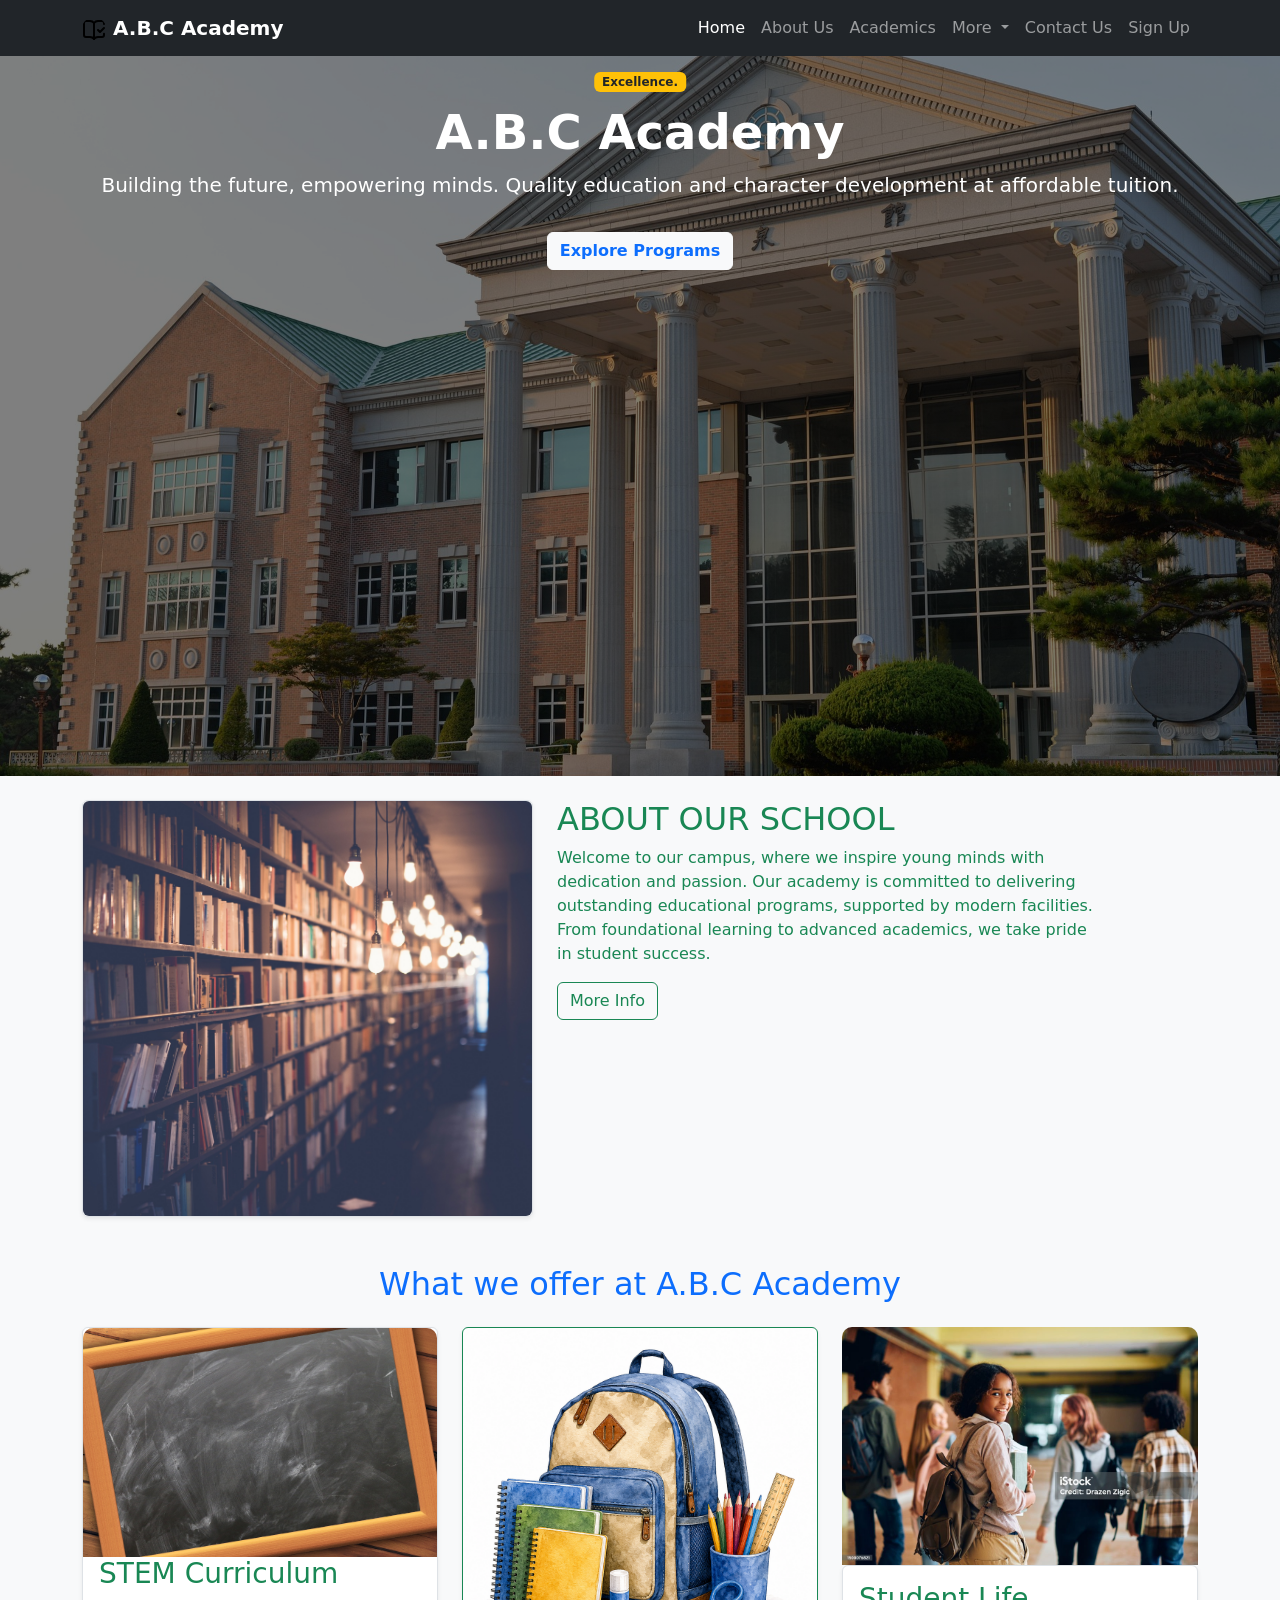
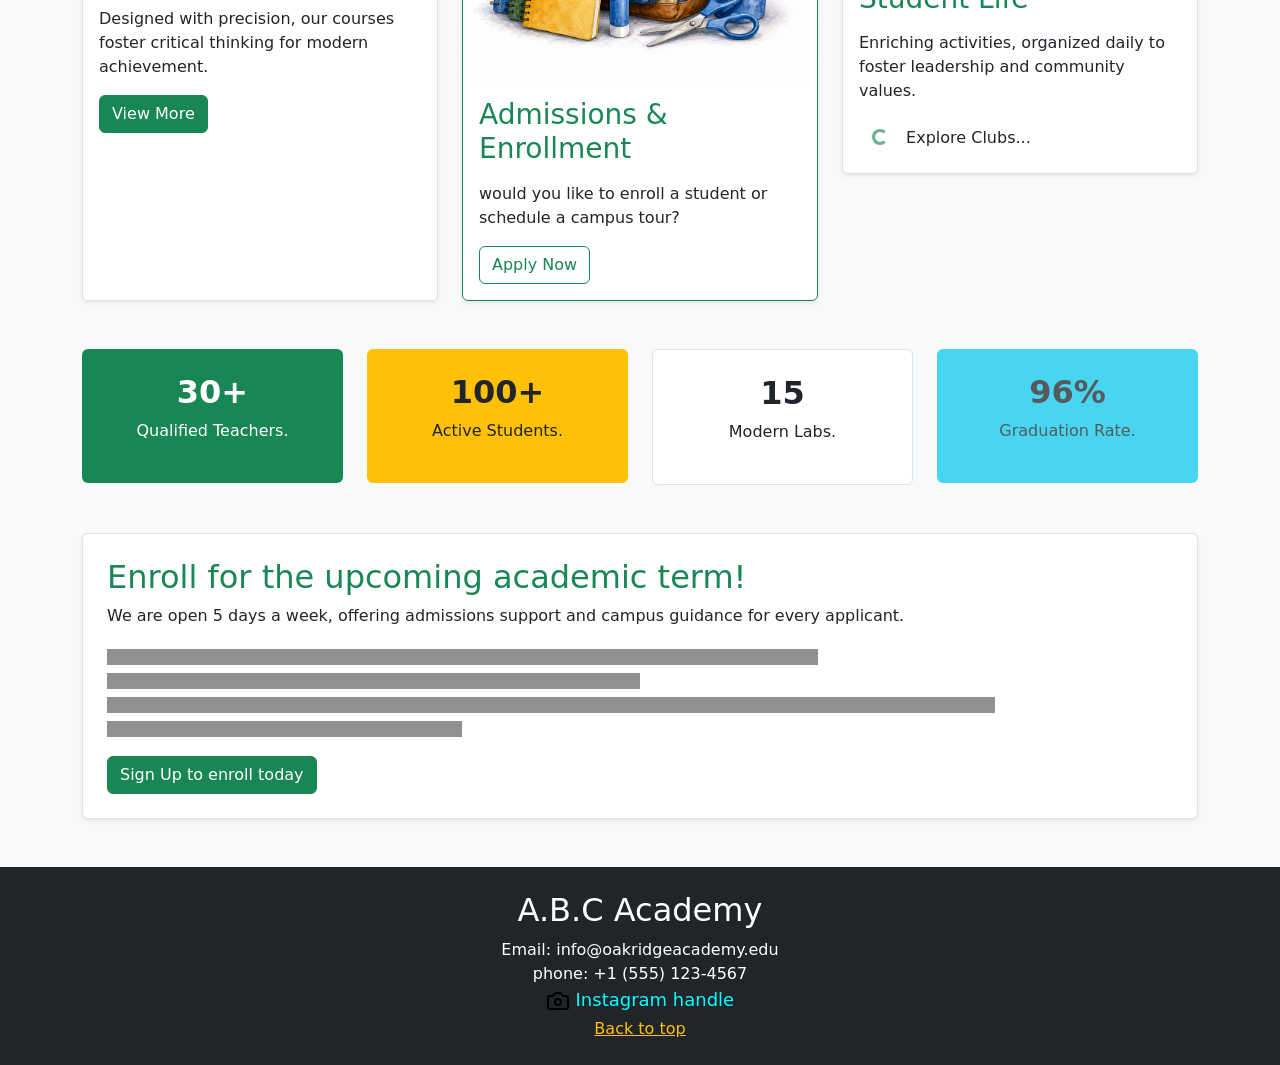
==== index.html @ f840b6a8 "changed to school themed site" ====
<!doctype html>
<html lang="en">
  <head>
    <meta charset="UTF-8" />
    <meta name="viewport" content="width=device-width, initial-scale=1.0" />
    <title>A.B.C Academy Official Site</title>


    <link
      href="https://cdn.jsdelivr.net/npm/bootstrap@5.3.8/dist/css/bootstrap.min.css"
      rel="stylesheet"
    />
    <link rel="stylesheet" href="style.css" />
  </head>


  <body class="bg-light">
    <nav class="navbar navbar-expand-lg navbar-dark sticky-top bg-dark">
      <div class="container">
        <a class="navbar-brand fw-bold" href="#">
        <img src="book-open-check.svg"></img>
        A.B.C Academy</a>
        <button
          class="navbar-toggler"
          type="button"
          data-bs-toggle="collapse"
          data-bs-target="#mainNavbar"
        >
          <span class="navbar-toggler-icon"></span>
        </button>


        <div class="collapse navbar-collapse" id="mainNavbar">
          <ul class="navbar-nav ms-auto">
            <li class="nav-item">
              <a class="nav-link active" href="#">Home</a>
            </li>


            <li class="nav-item">
              <a class="nav-link" href="About us.html">About Us</a>
            </li>


            <li class="nav-item">
              <a class="nav-link" href="Products.html">Academics</a>
            </li>


            <!-- Dropdown -->
            <div class="nav-item dropdown">
  <button type="button" class="nav-link dropdown-toggle" data-bs-toggle="dropdown" aria-expanded="false">
    More
  </button>
  <ul class=" dropdown-menu">
    <li><a class="dropdown-item" href="Faq.html">FAQ</a></li>
    <li><a class="dropdown-item" href="About us.html">Background</a></li>
    <li><a class="dropdown-item" href="Pay.html">Pay Fees</a></li>
  </ul>
</div>




            <!-- dropdown -->
            <li class="nav-item">
              <a class="nav-link" href="ContactUs.html" >Contact Us</a>
            </li>


            <li class="nav-item">
              <a class="nav-link " href="signUp.html" >Sign Up</a>
            </li>
          </ul>
        </div>
      </div>
    </nav>


    <div class="container-fluid px-0 mt-0">
      <div
        class="bg-primary text-white text-center p-5 position-relative main-section"
      >
        <span
          class="badge bg-warning mt-3 text-dark position-absolute top-0 start-50 translate-middle-x d-inline-flex align-items-center justify-content-center"
        >
          Excellence.
        </span>


        <h1 class="display-5 fw-bold">A.B.C Academy</h1>


        <p class="lead">
          Building the future, empowering minds. Quality education and character development at affordable tuition.
        </p>


        <a href="#section-two" class="btn btn-light text-primary fw-bold mt-3">
          Explore Programs
        </a>
      </div>
    </div>


    <div class="container mt-4" id="section-one">
      <div class="row g-4">
        <div class="col-md-5">
          <div class="bg-white rounded border shadow-sm h-100">
            <img
              src="stocksnap-books-2596809_1920.jpg"
              alt=""
              height="100%"
              width="100%"
              class="rounded m-0"
            />
          </div>
        </div>


        <div class="col-md-6">
          <div class="text-success h-100">
            <h2>ABOUT OUR SCHOOL</h2>
            <p>
              Welcome to our campus, where we inspire young minds with dedication and passion. Our academy is committed to delivering outstanding educational programs, supported by modern facilities. From foundational learning to advanced academics, we take pride in student success.
            </p>


            <button class="btn border border-success text-success">
              More Info
            </button>
          </div>
        </div>
      </div>
    </div>


    <div class="container mt-5" id="section-two">
      <h2 class="text-center text-primary mb-4">What we offer at A.B.C Academy</h2>


      <div class="row g-4">
        <div class="col-md-4">
          <div class="bg-white p- border rounded shadow-sm h-100">
            <img
              src="geralt-school-916678_1920.jpg"
              alt=""
              height=""
              width="100%"
              class="p-0"
            />
            <h3 class="text-success mx-3">STEM Curriculum</h3>


            <p class="mt-3 mx-3">
              Designed with precision, our courses foster critical thinking for modern achievement.
            </p>
            <a href="Products.html" class="btn btn-success text-white mx-3 mb-3">
              View More
            </a>
          </div>
        </div>


        <div class="col-md-4">
          <div class="bg-white border border-success rounded shadow-sm h-100">
            <img
              src="krolestwo_nauki-backpack-10379907_1920.png"
              alt=""
              height=""
              width="100%"
              class="p-0"
            />
            <div class="p-3">
              <h3 class="text-success">Admissions & Enrollment</h3>


              <p class="mt-3">
                would you like to enroll a student or schedule a campus tour?
              </p>
              <a href="signUp.html" class="btn btn-white border border-success text-success">Apply Now</a>
            </div>
          </div>
        </div>


        <div class="col-md-4">
          <img
            src="istockphoto-1500076821-1024x1024.jpg"
            alt=""
            height=""
            width="100%"
            class="p-0"
          />
          <div class="bg-white border rounded shadow-sm">
            <div class="p-3">
              <h3 class="text-success">Student Life</h3>
              <p class="mt-3">
                Enriching activities, organized daily to foster leadership and community values.
              </p>
              <button class="btn text-success border border-white" type="button" disabled>
  <span class="spinner-border spinner-border-sm" aria-hidden="true"></span>
  </button>
  <span>Explore Clubs...</span>


            </div>
          </div>
        </div>
      </div>
    </div>


<!-- js counting -->


    <div class="container mt-5">
      <div class="row g-4">
        <div class="col-md-3">
          <div class="bg-success text-white p-4 rounded text-center">
            <h4 class="d-block num">30+</h4>
            <p class="d-none d-md-block">
              Qualified Teachers.
            </p>
          </div>
        </div>


        <div class="col-md-3">
          <div class="bg-warning p-4 rounded text-center">
            <h4 class="num">100+</h4>
            <p>Active Students.</p>
          </div>
        </div>


        <div class="col-md-3">
          <div class="bg-white p-4 border rounded text-center">
            <h4 class="num">15</h4>
            <p>Modern Labs.</p>
          </div>
        </div>


        <div class="col-md-3">
          <div class="bg-info p-4 rounded text-center opacity-75">
            <h4 class="num">96%</h4>
            <p>Graduation Rate.</p>
          </div>
        </div>
      </div>
    </div>


        <div class="container mt-5">
      <div class="bg-white p-4 rounded border shadow-sm mb-5">
        <h2 class="text-success">Enroll for the upcoming academic term!</h2>
        <p>We are open 5 days a week, offering admissions support and campus guidance for every applicant.</p>
        <p class="placeholder-glow">
          <span class="placeholder col-8"></span>
          <span class="placeholder col-6"></span>
          <span class="placeholder col-10"></span>
          <span class="placeholder col-4"></span>
        </p>
        <a href="signUp.html" class="btn btn-success">Sign Up to enroll today</a>
      </div>
    </div>
    </div>


    <div class="container-fluid bg-dark text-white text-center p-4" id
  ="footer">
      <h2>A.B.C Academy</h2>


      <p class="mb-1">
        Email: info@oakridgeacademy.edu 
        <br>
        phone: +1 (555) 123-4567
        <br>
        <a href="https://www.instagram.com/" style="text-decoration: none; color: aqua; font-family: system-ui, -apple-system, BlinkMacSystemFont, 'Segoe UI', Roboto, Oxygen, Ubuntu, Cantarell, 'Open Sans', 'Helvetica Neue', sans-serif; font-size: 18px;">
          <img src="camera.svg" style="color: cyan;">


          </img>Instagram handle</a>
      </p>


      <a href="#" class="link-warning"> Back to top </a>
    </div>
<script src="https://code.jquery.com/jquery-3.6.0.min.js" 
        integrity="sha256-/xUj+3OJU5yExlq6GSYGSHk7tPXikynS7ogEvDej/m4=" 
        crossorigin="anonymous"></script>
    <script src="https://cdn.jsdelivr.net/npm/bootstrap@5.3.8/dist/js/bootstrap.bundle.min.js"></script>
    <script type="text/javascript">
// collapse nav bar when its a hamburger menu on scroll
       window.addEventListener('scroll', function() {
        console.log('scrolled');
        const navbarCollapse = document.querySelector('#mainNavbar');
        if (navbarCollapse && navbarCollapse.classList.contains('show')) {
          const bsCollapse = bootstrap.Collapse.getOrCreateInstance(navbarCollapse);
          bsCollapse.hide();
        }
       });
    </script>
  </body>
</html>
---- style.css ----
.main-section {
    background: linear-gradient(rgba(0, 0, 0, 0.5), rgba(0, 0, 0, 0.5)), url('hello_world_2022-building-8991569_1920.jpg');
    background-size: cover;
    background-position: center;
    background-repeat: no-repeat;
    min-height: 720px;
    justify-content: center;
    align-items: center;
}


img:hover {
    transform: scale(1.05);
    transition: transform 0.3s ease-in-out;
    border-radius: 10px;

}


img {
    border-top-left-radius: 10px;
    border-top-right-radius: 10px;
}


.num {
    font-size: 2rem;
    font-weight: bold;
}
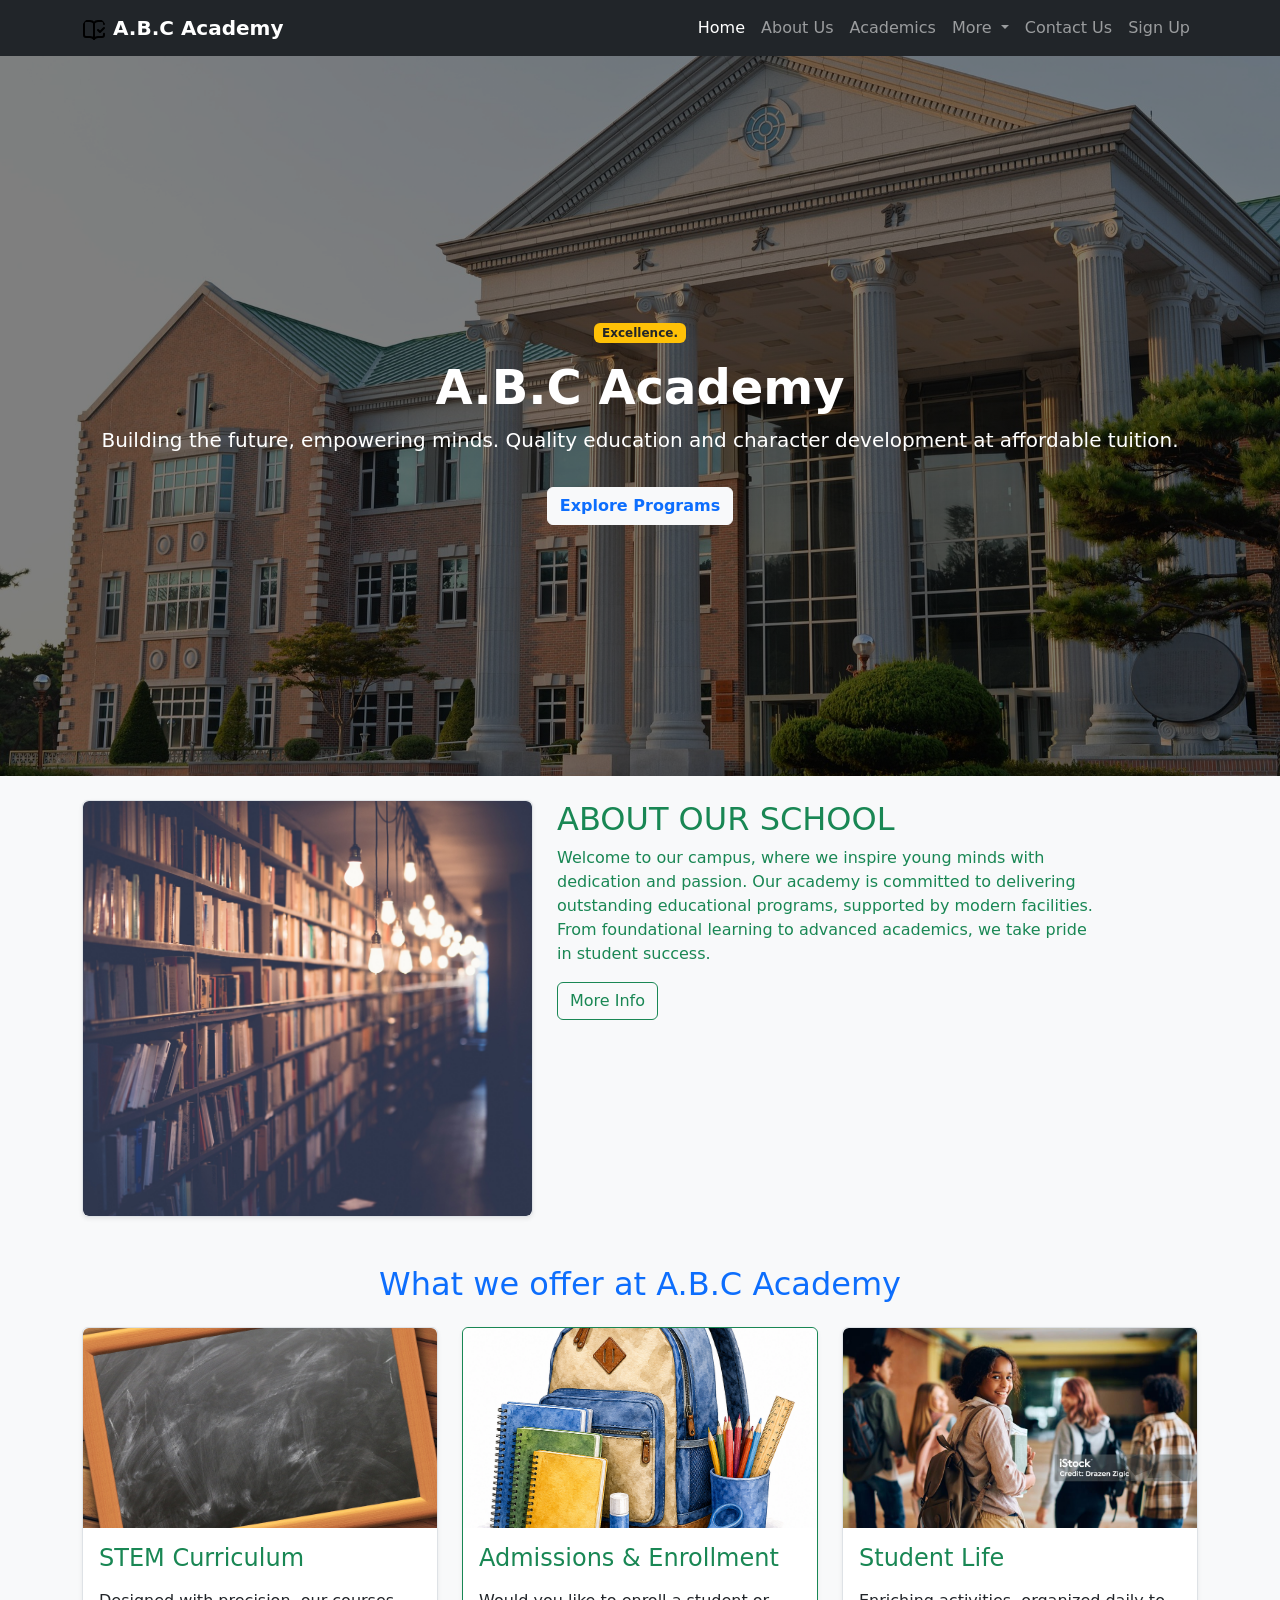
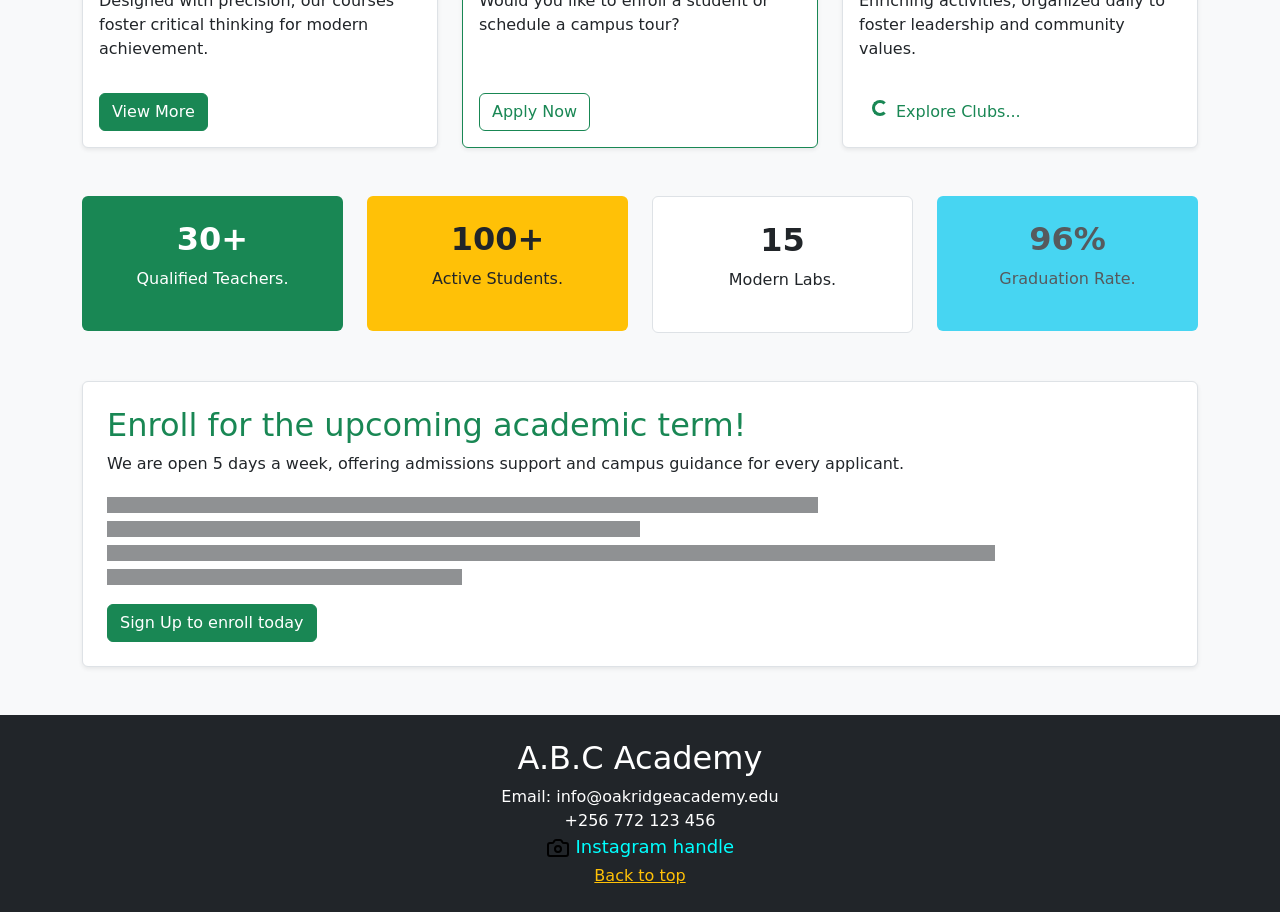
==== commit e09d1223: "fixed card height and hero section content" ====
--- a/index.html
+++ b/index.html
@@ -4,7 +4,6 @@
     <meta charset="UTF-8" />
     <meta name="viewport" content="width=device-width, initial-scale=1.0" />
     <title>A.B.C Academy Official Site</title>
-
 
     <link
       href="https://cdn.jsdelivr.net/npm/bootstrap@5.3.8/dist/css/bootstrap.min.css"
@@ -82,7 +81,7 @@
         class="bg-primary text-white text-center p-5 position-relative main-section"
       >
         <span
-          class="badge bg-warning mt-3 text-dark position-absolute top-0 start-50 translate-middle-x d-inline-flex align-items-center justify-content-center"
+          class="badge bg-warning mt-3 text-dark mb-3"
         >
           Excellence.
         </span>
@@ -106,7 +105,7 @@
     <div class="container mt-4" id="section-one">
       <div class="row g-4">
         <div class="col-md-5">
-          <div class="bg-white rounded border shadow-sm h-100">
+          <div class="bg-white rounded border shadow-sm h-100 overflow-hidden">
             <img
               src="stocksnap-books-2596809_1920.jpg"
               alt=""
@@ -126,90 +125,85 @@
             </p>
 
 
-            <button class="btn border border-success text-success">
+            <a href="About us.html" class="btn border border-success text-success">
               More Info
-            </button>
-          </div>
-        </div>
-      </div>
-    </div>
-
-
-    <div class="container mt-5" id="section-two">
-      <h2 class="text-center text-primary mb-4">What we offer at A.B.C Academy</h2>
-
-
-      <div class="row g-4">
-        <div class="col-md-4">
-          <div class="bg-white p- border rounded shadow-sm h-100">
-            <img
-              src="geralt-school-916678_1920.jpg"
-              alt=""
-              height=""
-              width="100%"
-              class="p-0"
-            />
-            <h3 class="text-success mx-3">STEM Curriculum</h3>
-
-
-            <p class="mt-3 mx-3">
-              Designed with precision, our courses foster critical thinking for modern achievement.
-            </p>
-            <a href="Products.html" class="btn btn-success text-white mx-3 mb-3">
-              View More
             </a>
           </div>
         </div>
-
-
-        <div class="col-md-4">
-          <div class="bg-white border border-success rounded shadow-sm h-100">
-            <img
-              src="krolestwo_nauki-backpack-10379907_1920.png"
-              alt=""
-              height=""
-              width="100%"
-              class="p-0"
-            />
-            <div class="p-3">
-              <h3 class="text-success">Admissions & Enrollment</h3>
-
-
-              <p class="mt-3">
-                would you like to enroll a student or schedule a campus tour?
-              </p>
-              <a href="signUp.html" class="btn btn-white border border-success text-success">Apply Now</a>
-            </div>
-          </div>
-        </div>
-
-
-        <div class="col-md-4">
-          <img
-            src="istockphoto-1500076821-1024x1024.jpg"
-            alt=""
-            height=""
-            width="100%"
-            class="p-0"
-          />
-          <div class="bg-white border rounded shadow-sm">
-            <div class="p-3">
-              <h3 class="text-success">Student Life</h3>
-              <p class="mt-3">
-                Enriching activities, organized daily to foster leadership and community values.
-              </p>
-              <button class="btn text-success border border-white" type="button" disabled>
-  <span class="spinner-border spinner-border-sm" aria-hidden="true"></span>
-  </button>
-  <span>Explore Clubs...</span>
-
-
-            </div>
-          </div>
-        </div>
-      </div>
-    </div>
-
+      </div>
+    </div>
+
+
+   <div class="container mt-5" id="section-two">
+  <h2 class="text-center text-primary mb-4">What we offer at A.B.C Academy</h2>
+
+
+  <div class="row g-4">
+    <!-- card 1 -->
+    <div class="col-md-4">
+      <div class="bg-white border rounded shadow-sm h-100 d-flex flex-column overflow-hidden">
+        <img
+          src="geralt-school-916678_1920.jpg"
+          alt="STEM"
+          class="w-100 object-fit-cover rounded-top"
+          style="height: 200px;"
+        />
+        <div class="p-3 d-flex flex-column flex-grow-1">
+          <h3 class="text-success h4">STEM Curriculum</h3>
+          <p class="mt-2 flex-grow-1">
+            Designed with precision, our courses foster critical thinking for modern achievement.
+          </p>
+          <a href="Products.html" class="btn btn-success text-white align-self-start mt-3">
+            View More
+          </a>
+        </div>
+      </div>
+    </div>
+
+
+    <!-- Carrd 2 -->
+    <div class="col-md-4">
+      <div class="bg-white border border-success rounded shadow-sm h-100 d-flex flex-column overflow-hidden">
+        <img
+          src="krolestwo_nauki-backpack-10379907_1920.png"
+          alt="Admissions"
+          class="w-100 object-fit-cover rounded-top"
+          style="height: 200px;"
+        />
+        <div class="p-3 d-flex flex-column flex-grow-1">
+          <h3 class="text-success h4">Admissions & Enrollment</h3>
+          <p class="mt-2 flex-grow-1">
+            Would you like to enroll a student or schedule a campus tour?
+          </p>
+          <a href="signUp.html" class="btn btn-outline-success mt-3 d-flex align-self-start">Apply Now</a>
+        </div>
+      </div>
+    </div>
+
+
+    <!-- Card 3 -->
+    <div class="col-md-4">
+      <div class="bg-white border rounded shadow-sm h-100 d-flex flex-column overflow-hidden">
+        <img
+          src="istockphoto-1500076821-1024x1024.jpg"
+          alt="Student Life"
+          class="w-100 object-fit-cover rounded-top"
+          style="height: 200px;"
+        />
+        <div class="p-3 d-flex flex-column flex-grow-1">
+          <h3 class="text-success h4">Student Life</h3>
+          <p class="mt-2 flex-grow-1">
+            Enriching activities, organized daily to foster leadership and community values.
+          </p>
+          <a class="btn text-success mt-3 d-flex align-self-start gap-2" >
+            <span class="spinner-border spinner-border-sm" aria-hidden="true"></span>
+            <span>Explore Clubs...</span>
+          </a>
+        </div>
+      </div>
+    </div>
+  </div>
+</div>
 
 <!-- js counting -->
 
@@ -276,7 +270,7 @@
       <p class="mb-1">
         Email: info@oakridgeacademy.edu 
         <br>
-        phone: +1 (555) 123-4567
+        +256 772 123 456
         <br>
         <a href="https://www.instagram.com/" style="text-decoration: none; color: aqua; font-family: system-ui, -apple-system, BlinkMacSystemFont, 'Segoe UI', Roboto, Oxygen, Ubuntu, Cantarell, 'Open Sans', 'Helvetica Neue', sans-serif; font-size: 18px;">
           <img src="camera.svg" style="color: cyan;">
--- a/style.css
+++ b/style.css
@@ -6,20 +6,24 @@
     min-height: 720px;
     justify-content: center;
     align-items: center;
+    display: flex;
+    flex-direction: column;
 }
-
+html{
+    scrollbar-width: none;
+    scroll-behavior: smooth;
+}
 
 img:hover {
     transform: scale(1.05);
     transition: transform 0.3s ease-in-out;
-    border-radius: 10px;
-
 }
 
 
 img {
     border-top-left-radius: 10px;
     border-top-right-radius: 10px;
+    cursor: pointer;
 }
 
 
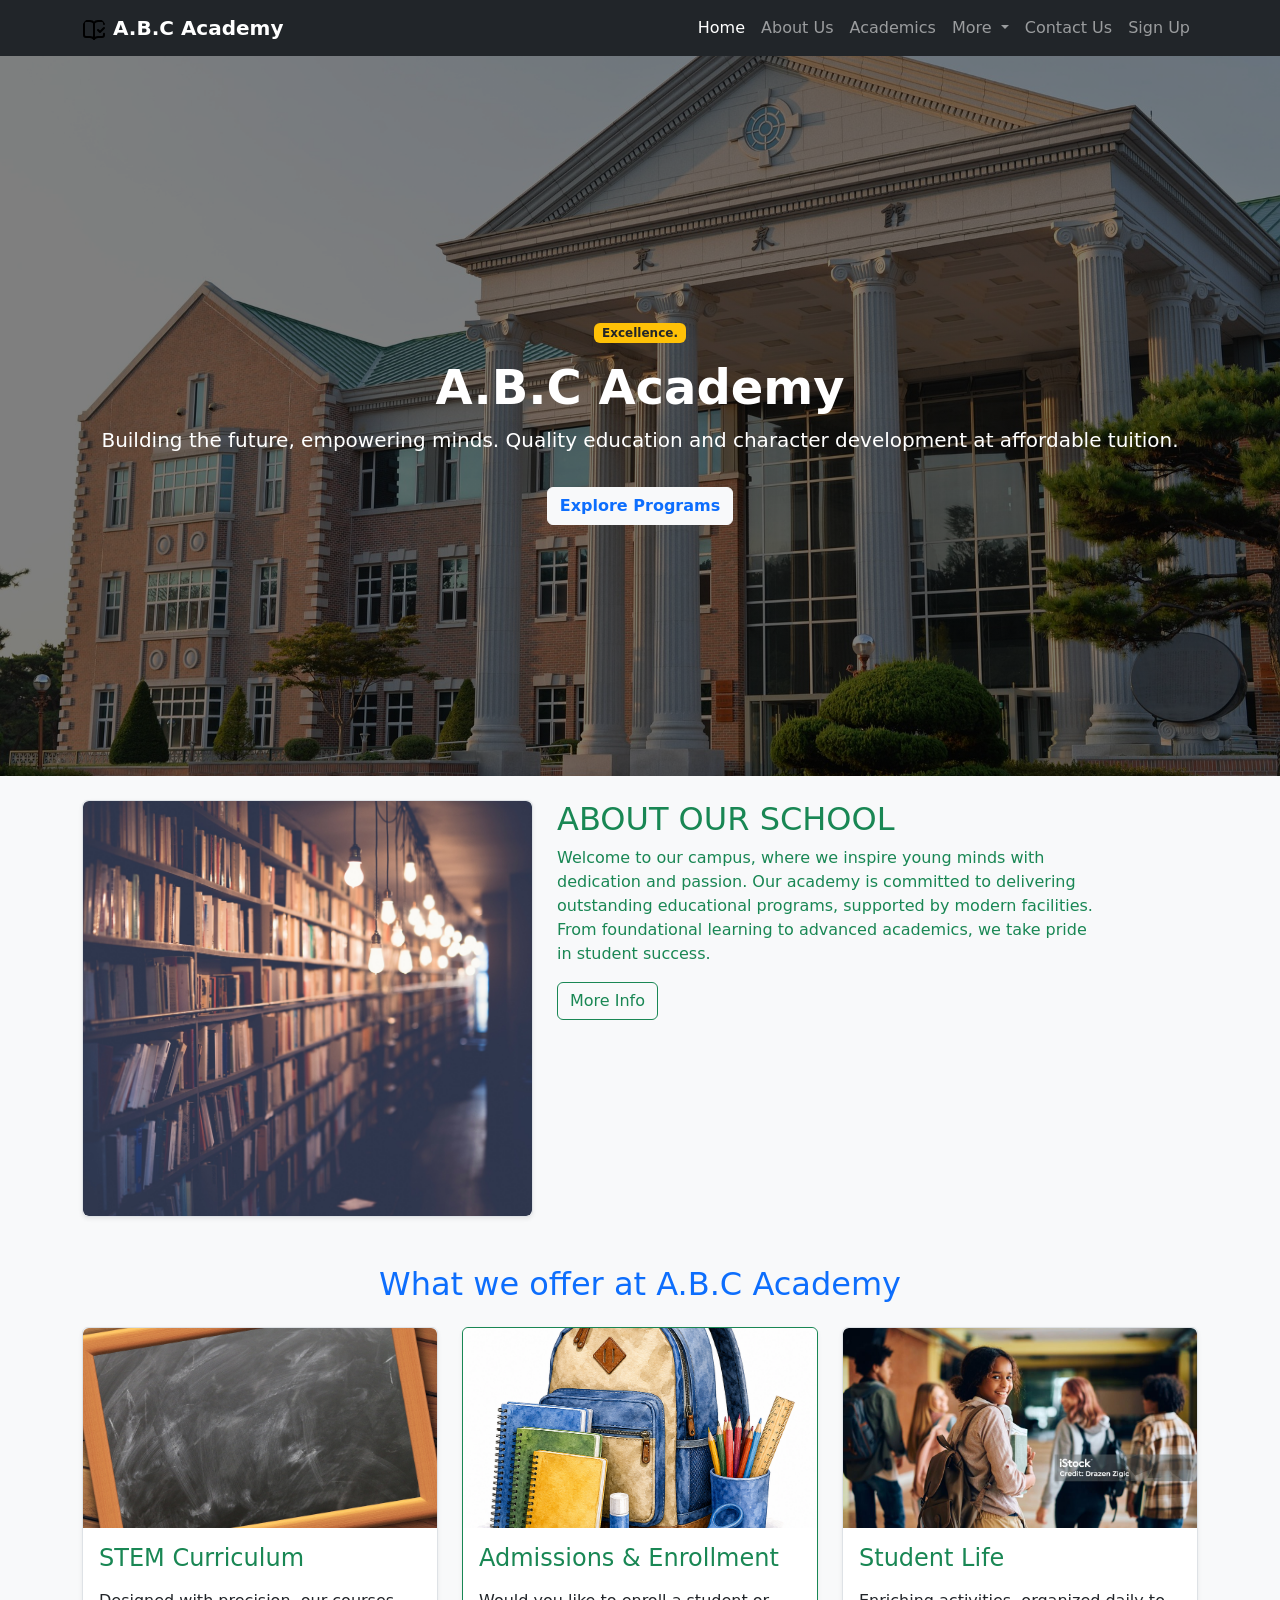
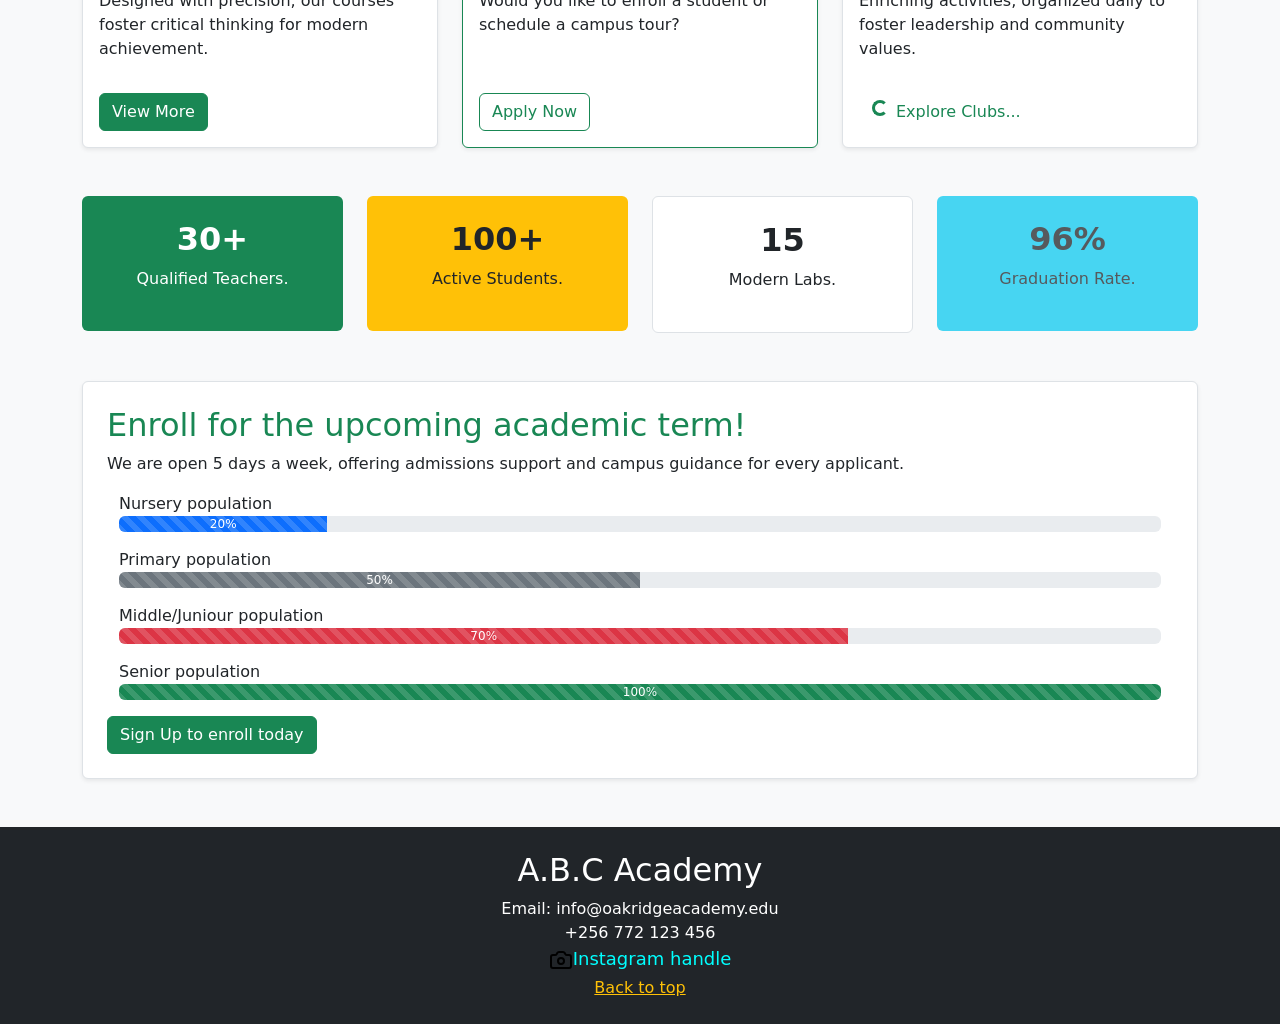
==== commit 75837f7e: "added progressbar I added 4 progress bars for the different school sections" ====
--- a/index.html
+++ b/index.html
@@ -9,16 +9,22 @@
       href="https://cdn.jsdelivr.net/npm/bootstrap@5.3.8/dist/css/bootstrap.min.css"
       rel="stylesheet"
     />
+    <link rel="icon" type="image/png" href="favicon-96x96.png" sizes="96x96" />
+    <link rel="icon" type="image/svg+xml" href="favicon.svg" />
+    <link rel="shortcut icon" href="favicon.ico" />
+    <link rel="apple-touch-icon" sizes="180x180" href="apple-touch-icon.png" />
+    <meta name="apple-mobile-web-app-title" content="ABC Academy" />
+    <link rel="manifest" href="site.webmanifest" />
     <link rel="stylesheet" href="style.css" />
   </head>
-
 
   <body class="bg-light">
     <nav class="navbar navbar-expand-lg navbar-dark sticky-top bg-dark">
       <div class="container">
         <a class="navbar-brand fw-bold" href="#">
-        <img src="book-open-check.svg"></img>
-        A.B.C Academy</a>
+          <img src="book-open-check.svg" />
+          A.B.C Academy</a
+        >
         <button
           class="navbar-toggler"
           type="button"
@@ -28,79 +34,70 @@
           <span class="navbar-toggler-icon"></span>
         </button>
 
-
         <div class="collapse navbar-collapse" id="mainNavbar">
           <ul class="navbar-nav ms-auto">
             <li class="nav-item">
               <a class="nav-link active" href="#">Home</a>
             </li>
 
-
             <li class="nav-item">
               <a class="nav-link" href="About us.html">About Us</a>
             </li>
 
-
             <li class="nav-item">
               <a class="nav-link" href="Products.html">Academics</a>
             </li>
 
-
             <!-- Dropdown -->
             <div class="nav-item dropdown">
-  <button type="button" class="nav-link dropdown-toggle" data-bs-toggle="dropdown" aria-expanded="false">
-    More
-  </button>
-  <ul class=" dropdown-menu">
-    <li><a class="dropdown-item" href="Faq.html">FAQ</a></li>
-    <li><a class="dropdown-item" href="About us.html">Background</a></li>
-    <li><a class="dropdown-item" href="Pay.html">Pay Fees</a></li>
-  </ul>
-</div>
-
-
-
-
+              <button
+                type="button"
+                class="nav-link dropdown-toggle"
+                data-bs-toggle="dropdown"
+                aria-expanded="false"
+              >
+                More
+              </button>
+              <ul class="dropdown-menu">
+                <li><a class="dropdown-item" href="Faq.html">FAQ</a></li>
+                <li>
+                  <a class="dropdown-item" href="About us.html">Background</a>
+                </li>
+                <li><a class="dropdown-item" href="Pay.html">Pay Fees</a></li>
+              </ul>
+            </div>
             <!-- dropdown -->
+
             <li class="nav-item">
-              <a class="nav-link" href="ContactUs.html" >Contact Us</a>
+              <a class="nav-link" href="ContactUs.html">Contact Us</a>
             </li>
 
-
             <li class="nav-item">
-              <a class="nav-link " href="signUp.html" >Sign Up</a>
+              <a class="nav-link" href="signUp.html">Sign Up</a>
             </li>
           </ul>
         </div>
       </div>
     </nav>
-
 
     <div class="container-fluid px-0 mt-0">
       <div
         class="bg-primary text-white text-center p-5 position-relative main-section"
       >
-        <span
-          class="badge bg-warning mt-3 text-dark mb-3"
-        >
-          Excellence.
-        </span>
-
+        <span class="badge bg-warning mt-3 text-dark mb-3"> Excellence. </span>
 
         <h1 class="display-5 fw-bold">A.B.C Academy</h1>
 
-
         <p class="lead">
-          Building the future, empowering minds. Quality education and character development at affordable tuition.
+          Building the future, empowering minds. Quality education and character
+          development at affordable tuition.
         </p>
-
 
         <a href="#section-two" class="btn btn-light text-primary fw-bold mt-3">
           Explore Programs
         </a>
       </div>
     </div>
-
 
     <div class="container mt-4" id="section-one">
       <div class="row g-4">
@@ -116,16 +113,21 @@
           </div>
         </div>
 
-
         <div class="col-md-6">
           <div class="text-success h-100">
             <h2>ABOUT OUR SCHOOL</h2>
             <p>
-              Welcome to our campus, where we inspire young minds with dedication and passion. Our academy is committed to delivering outstanding educational programs, supported by modern facilities. From foundational learning to advanced academics, we take pride in student success.
+              Welcome to our campus, where we inspire young minds with
+              dedication and passion. Our academy is committed to delivering
+              outstanding educational programs, supported by modern facilities.
+              From foundational learning to advanced academics, we take pride in
+              student success.
             </p>
 
-
-            <a href="About us.html" class="btn border border-success text-success">
+            <a
+              href="About us.html"
+              class="btn border border-success text-success"
+            >
               More Info
             </a>
           </div>
@@ -133,92 +135,137 @@
       </div>
     </div>
 
-
-   <div class="container mt-5" id="section-two">
-  <h2 class="text-center text-primary mb-4">What we offer at A.B.C Academy</h2>
-
-
-  <div class="row g-4">
-    <!-- card 1 -->
-    <div class="col-md-4">
-      <div class="bg-white border rounded shadow-sm h-100 d-flex flex-column overflow-hidden">
-        <img
-          src="geralt-school-916678_1920.jpg"
-          alt="STEM"
-          class="w-100 object-fit-cover rounded-top"
-          style="height: 200px;"
-        />
-        <div class="p-3 d-flex flex-column flex-grow-1">
-          <h3 class="text-success h4">STEM Curriculum</h3>
-          <p class="mt-2 flex-grow-1">
-            Designed with precision, our courses foster critical thinking for modern achievement.
-          </p>
-          <a href="Products.html" class="btn btn-success text-white align-self-start mt-3">
-            View More
-          </a>
-        </div>
-      </div>
-    </div>
-
-
-    <!-- Carrd 2 -->
-    <div class="col-md-4">
-      <div class="bg-white border border-success rounded shadow-sm h-100 d-flex flex-column overflow-hidden">
-        <img
-          src="krolestwo_nauki-backpack-10379907_1920.png"
-          alt="Admissions"
-          class="w-100 object-fit-cover rounded-top"
-          style="height: 200px;"
-        />
-        <div class="p-3 d-flex flex-column flex-grow-1">
-          <h3 class="text-success h4">Admissions & Enrollment</h3>
-          <p class="mt-2 flex-grow-1">
-            Would you like to enroll a student or schedule a campus tour?
-          </p>
-          <a href="signUp.html" class="btn btn-outline-success mt-3 d-flex align-self-start">Apply Now</a>
-        </div>
-      </div>
-    </div>
-
-
-    <!-- Card 3 -->
-    <div class="col-md-4">
-      <div class="bg-white border rounded shadow-sm h-100 d-flex flex-column overflow-hidden">
-        <img
-          src="istockphoto-1500076821-1024x1024.jpg"
-          alt="Student Life"
-          class="w-100 object-fit-cover rounded-top"
-          style="height: 200px;"
-        />
-        <div class="p-3 d-flex flex-column flex-grow-1">
-          <h3 class="text-success h4">Student Life</h3>
-          <p class="mt-2 flex-grow-1">
-            Enriching activities, organized daily to foster leadership and community values.
-          </p>
-          <a class="btn text-success mt-3 d-flex align-self-start gap-2" >
-            <span class="spinner-border spinner-border-sm" aria-hidden="true"></span>
-            <span>Explore Clubs...</span>
-          </a>
-        </div>
-      </div>
-    </div>
-  </div>
-</div>
-
-<!-- js counting -->
-
+    <div class="container mt-5" id="section-two">
+      <h2 class="text-center text-primary mb-4">
+        What we offer at A.B.C Academy
+      </h2>
+
+      <div class="row g-4">
+        <!-- Card 1 -->
+        <div class="col-md-4">
+          <div
+            class="bg-white border rounded shadow-sm h-100 d-flex flex-column overflow-hidden"
+          >
+            <img
+              src="geralt-school-916678_1920.jpg"
+              alt="STEM"
+              class="w-100 object-fit-cover rounded-top"
+              style="height: 200px"
+            />
+            <div class="p-3 d-flex flex-column flex-grow-1">
+              <h3 class="text-success h4">STEM Curriculum</h3>
+              <p class="mt-2 flex-grow-1">
+                Designed with precision, our courses foster critical thinking
+                for modern achievement.
+              </p>
+              <button
+                class="btn btn-success text-white align-self-start mt-3"
+                data-bs-toggle="modal"
+                data-bs-target="#moreInfo"
+              >
+                View More
+              </button>
+              <!-- modal -->
+              <div class="modal fade" tabindex="-1" id="moreInfo">
+                <div class="modal-dialog">
+                  <div class="modal-content">
+                    <div class="modal-header">
+                      <h5 class="modal-title fs-5" id="moreInfolabel">
+                        More Information.
+                      </h5>
+                      <button
+                        class="btn-close"
+                        data-bs-dismiss="modal"
+                        aria-label="Close"
+                        type="button"
+                      ></button>
+                    </div>
+                    <div class="modal-body">
+                      Our school offers broad extensive learning through
+                      continous assesment.
+                    </div>
+                    <div class="modal-footer">
+                      <button
+                        class="btn btn-primary"
+                        data-bs-dismiss="modal"
+                        aria-label="Close"
+                      >
+                        Close
+                      </button>
+                    </div>
+                  </div>
+                </div>
+              </div>
+              <!-- modal -->
+            </div>
+          </div>
+        </div>
+
+        <!-- Card 2 -->
+        <div class="col-md-4">
+          <div
+            class="bg-white border border-success rounded shadow-sm h-100 d-flex flex-column overflow-hidden"
+          >
+            <img
+              src="krolestwo_nauki-backpack-10379907_1920.png"
+              alt="Admissions"
+              class="w-100 object-fit-cover rounded-top"
+              style="height: 200px"
+            />
+            <div class="p-3 d-flex flex-column flex-grow-1">
+              <h3 class="text-success h4">Admissions & Enrollment</h3>
+              <p class="mt-2 flex-grow-1">
+                Would you like to enroll a student or schedule a campus tour?
+              </p>
+              <a
+                href="signUp.html"
+                class="btn btn-outline-success mt-3 d-flex align-self-start"
+                >Apply Now</a
+              >
+            </div>
+          </div>
+        </div>
+
+        <!-- Card 3 -->
+        <div class="col-md-4">
+          <div
+            class="bg-white border rounded shadow-sm h-100 d-flex flex-column overflow-hidden"
+          >
+            <img
+              src="istockphoto-1500076821-1024x1024.jpg"
+              alt="Student Life"
+              class="w-100 object-fit-cover rounded-top"
+              style="height: 200px"
+            />
+            <div class="p-3 d-flex flex-column flex-grow-1">
+              <h3 class="text-success h4">Student Life</h3>
+              <p class="mt-2 flex-grow-1">
+                Enriching activities, organized daily to foster leadership and
+                community values.
+              </p>
+              <a class="btn text-success mt-3 d-flex align-self-start gap-2">
+                <span
+                  class="spinner-border spinner-border-sm"
+                  aria-hidden="true"
+                ></span>
+                <span>Explore Clubs...</span>
+              </a>
+            </div>
+          </div>
+        </div>
+      </div>
+    </div>
+
+    <!-- 4 Columns -->
 
     <div class="container mt-5">
       <div class="row g-4">
         <div class="col-md-3">
           <div class="bg-success text-white p-4 rounded text-center">
             <h4 class="d-block num">30+</h4>
-            <p class="d-none d-md-block">
-              Qualified Teachers.
-            </p>
-          </div>
-        </div>
-
+            <p class="d-none d-md-block">Qualified Teachers.</p>
+          </div>
+        </div>
 
         <div class="col-md-3">
           <div class="bg-warning p-4 rounded text-center">
@@ -227,7 +274,6 @@
           </div>
         </div>
 
-
         <div class="col-md-3">
           <div class="bg-white p-4 border rounded text-center">
             <h4 class="num">15</h4>
@@ -235,7 +281,6 @@
           </div>
         </div>
 
-
         <div class="col-md-3">
           <div class="bg-info p-4 rounded text-center opacity-75">
             <h4 class="num">96%</h4>
@@ -245,57 +290,141 @@
       </div>
     </div>
 
-
-        <div class="container mt-5">
+    <div class="container mt-5">
       <div class="bg-white p-4 rounded border shadow-sm mb-5">
         <h2 class="text-success">Enroll for the upcoming academic term!</h2>
-        <p>We are open 5 days a week, offering admissions support and campus guidance for every applicant.</p>
-        <p class="placeholder-glow">
-          <span class="placeholder col-8"></span>
-          <span class="placeholder col-6"></span>
-          <span class="placeholder col-10"></span>
-          <span class="placeholder col-4"></span>
+        <p>
+          We are open 5 days a week, offering admissions support and campus
+          guidance for every applicant.
         </p>
-        <a href="signUp.html" class="btn btn-success">Sign Up to enroll today</a>
-      </div>
-    </div>
-    </div>
-
-
-    <div class="container-fluid bg-dark text-white text-center p-4" id
-  ="footer">
+        <div class="container">
+          <!-- Nursery Population -->
+          <div class="mb-3">
+            <div class="d-flex justify-content-between">Nursery population</div>
+            <div
+              class="progress"
+              role="progressbar"
+              aria-label="Nursery Population"
+              aria-valuemin="0"
+              aria-valuemax="100"
+              aria-valuenow="20"
+            >
+              <div class="progress-bar progress-bar-striped" style="width: 20%">
+                20%
+              </div>
+            </div>
+          </div>
+          <!-- Primary Population -->
+          <div class="mb-3">
+            <div class="d-flex justify-content-between">Primary population</div>
+            <div
+              class="progress"
+              role="progressbar"
+              aria-label="Primary Population"
+              aria-valuemin="0"
+              aria-valuemax="100"
+              aria-valuenow="50"
+            >
+              <div class="progress-bar progress-bar-striped bg-secondary" style="width: 50%">
+                50%
+              </div>
+            </div>
+          </div>
+          <!-- Junior Population -->
+          <div class="mb-3">
+            <div class="d-flex justify-content-between">
+              Middle/Juniour population
+            </div>
+            <div
+              class="progress"
+              role="progressbar"
+              aria-label="Junior Population"
+              aria-valuemin="0"
+              aria-valuemax="100"
+              aria-valuenow="70"
+            >
+              <div class="progress-bar progress-bar-striped bg-danger" style="width: 70%">
+                70%
+              </div>
+            </div>
+          </div>
+          <!-- Senior Population -->
+          <div class="mb-3">
+            <div class="d-flex justify-content-between">Senior population</div>
+            <div
+              class="progress"
+              role="progressbar"
+              aria-label="Senior Population"
+              aria-valuemin="0"
+              aria-valuemax="100"
+              aria-valuenow="100"
+            >
+              <div
+                class="progress-bar progress-bar-striped progress-bar-animated bg-success"
+                style="width: 100%"
+              >
+                100%
+              </div>
+            </div>
+          </div>
+        </div>
+        <a href="signUp.html" class="btn btn-success"
+          >Sign Up to enroll today</a
+        >
+      </div>
+    </div>
+
+    <div class="container-fluid bg-dark text-white text-center p-4" id="footer">
       <h2>A.B.C Academy</h2>
 
-
       <p class="mb-1">
-        Email: info@oakridgeacademy.edu 
-        <br>
+        Email: info@oakridgeacademy.edu
+        <br />
         +256 772 123 456
-        <br>
-        <a href="https://www.instagram.com/" style="text-decoration: none; color: aqua; font-family: system-ui, -apple-system, BlinkMacSystemFont, 'Segoe UI', Roboto, Oxygen, Ubuntu, Cantarell, 'Open Sans', 'Helvetica Neue', sans-serif; font-size: 18px;">
-          <img src="camera.svg" style="color: cyan;">
-
-
-          </img>Instagram handle</a>
+        <br />
+        <a
+          href="https://www.instagram.com/"
+          style="
+            text-decoration: none;
+            color: aqua;
+            font-family:
+              system-ui,
+              -apple-system,
+              BlinkMacSystemFont,
+              &quot;Segoe UI&quot;,
+              Roboto,
+              Oxygen,
+              Ubuntu,
+              Cantarell,
+              &quot;Open Sans&quot;,
+              &quot;Helvetica Neue&quot;,
+              sans-serif;
+            font-size: 18px;
+          "
+        >
+          <img src="camera.svg" style="color: cyan" />Instagram handle
+        </a>
       </p>
 
-
       <a href="#" class="link-warning"> Back to top </a>
     </div>
-<script src="https://code.jquery.com/jquery-3.6.0.min.js" 
-        integrity="sha256-/xUj+3OJU5yExlq6GSYGSHk7tPXikynS7ogEvDej/m4=" 
-        crossorigin="anonymous"></script>
+    <script
+      src="https://code.jquery.com/jquery-3.6.0.min.js"
+      integrity="sha256-/xUj+3OJU5yExlq6GSYGSHk7tPXikynS7ogEvDej/m4="
+      crossorigin="anonymous"
+    ></script>
     <script src="https://cdn.jsdelivr.net/npm/bootstrap@5.3.8/dist/js/bootstrap.bundle.min.js"></script>
     <script type="text/javascript">
-// collapse nav bar when its a hamburger menu on scroll
-       window.addEventListener('scroll', function() {
-        console.log('scrolled');
-        const navbarCollapse = document.querySelector('#mainNavbar');
-        if (navbarCollapse && navbarCollapse.classList.contains('show')) {
-          const bsCollapse = bootstrap.Collapse.getOrCreateInstance(navbarCollapse);
+      // collapse nav bar when its a hamburger menu on scroll
+      window.addEventListener("scroll", function () {
+        console.log("scrolled");
+        const navbarCollapse = document.querySelector("#mainNavbar");
+        if (navbarCollapse && navbarCollapse.classList.contains("show")) {
+          const bsCollapse =
+            bootstrap.Collapse.getOrCreateInstance(navbarCollapse);
           bsCollapse.hide();
         }
-       });
+      });
     </script>
   </body>
-</html>+</html>
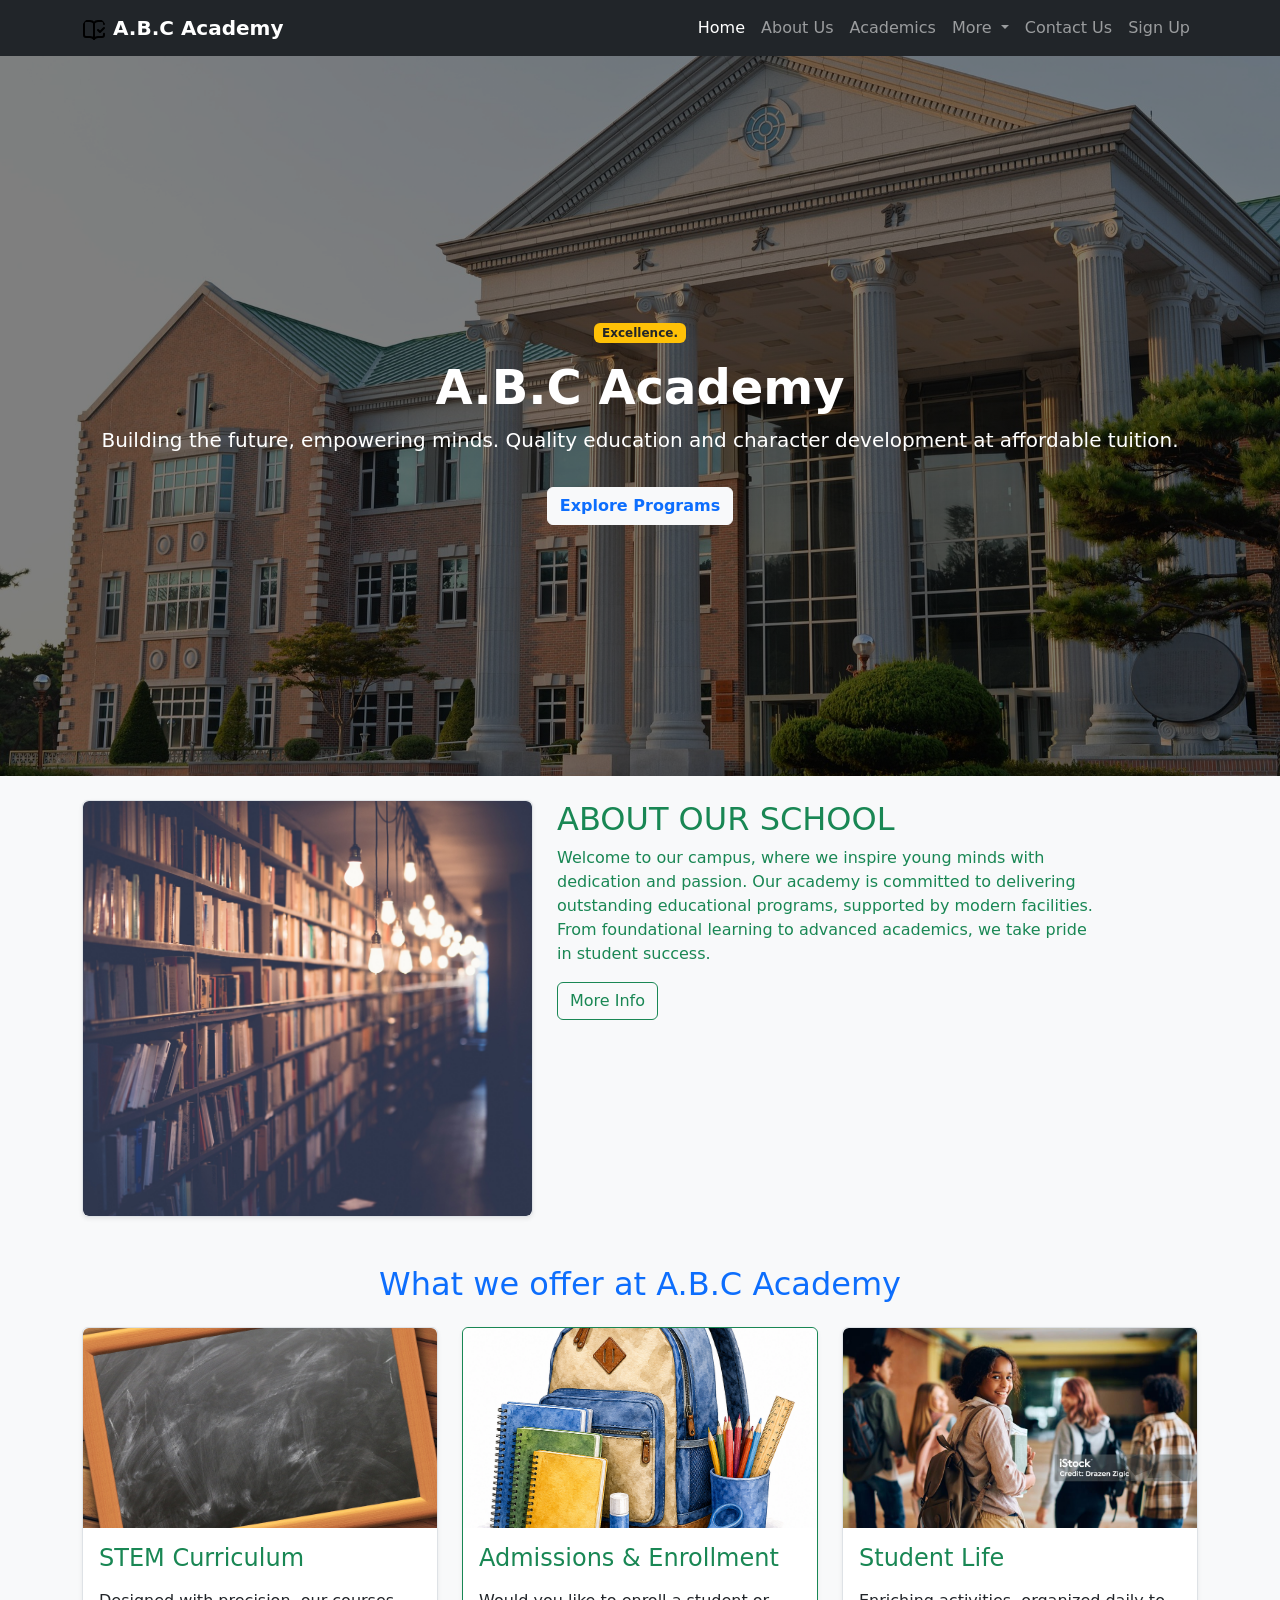
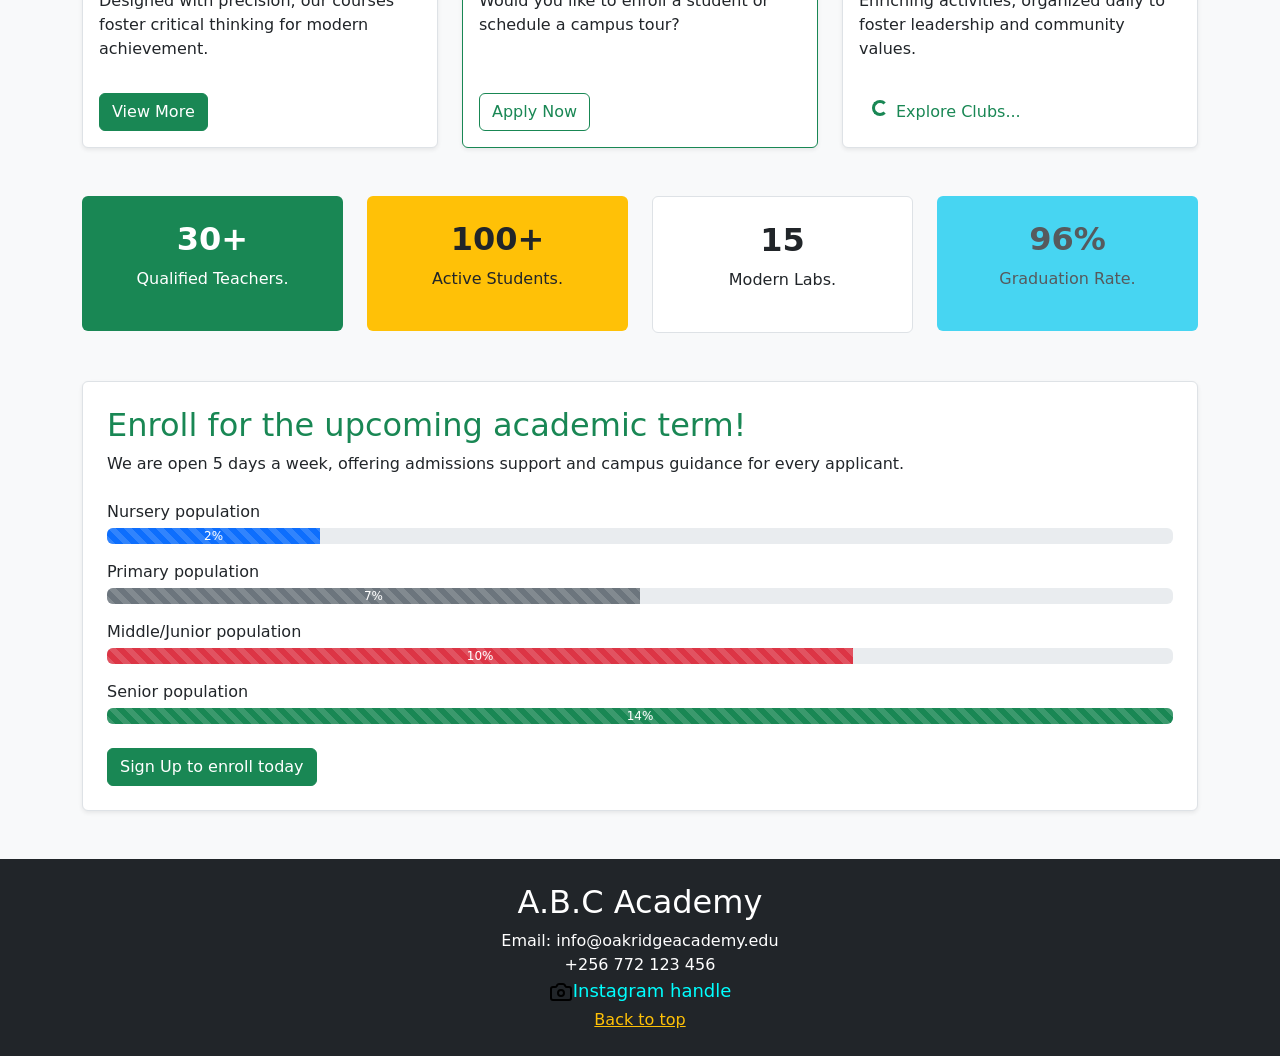
==== commit 44c80e9a: "Portal dashboad I added the portal page with an offcanvas panel and made the progress bar load" ====
--- a/index.html
+++ b/index.html
@@ -291,88 +291,104 @@
     </div>
 
     <div class="container mt-5">
-      <div class="bg-white p-4 rounded border shadow-sm mb-5">
-        <h2 class="text-success">Enroll for the upcoming academic term!</h2>
-        <p>
-          We are open 5 days a week, offering admissions support and campus
-          guidance for every applicant.
-        </p>
-        <div class="container">
-          <!-- Nursery Population -->
-          <div class="mb-3">
-            <div class="d-flex justify-content-between">Nursery population</div>
-            <div
-              class="progress"
-              role="progressbar"
-              aria-label="Nursery Population"
-              aria-valuemin="0"
-              aria-valuemax="100"
-              aria-valuenow="20"
-            >
-              <div class="progress-bar progress-bar-striped" style="width: 20%">
-                20%
-              </div>
-            </div>
-          </div>
-          <!-- Primary Population -->
-          <div class="mb-3">
-            <div class="d-flex justify-content-between">Primary population</div>
-            <div
-              class="progress"
-              role="progressbar"
-              aria-label="Primary Population"
-              aria-valuemin="0"
-              aria-valuemax="100"
-              aria-valuenow="50"
-            >
-              <div class="progress-bar progress-bar-striped bg-secondary" style="width: 50%">
-                50%
-              </div>
-            </div>
-          </div>
-          <!-- Junior Population -->
-          <div class="mb-3">
-            <div class="d-flex justify-content-between">
-              Middle/Juniour population
-            </div>
-            <div
-              class="progress"
-              role="progressbar"
-              aria-label="Junior Population"
-              aria-valuemin="0"
-              aria-valuemax="100"
-              aria-valuenow="70"
-            >
-              <div class="progress-bar progress-bar-striped bg-danger" style="width: 70%">
-                70%
-              </div>
-            </div>
-          </div>
-          <!-- Senior Population -->
-          <div class="mb-3">
-            <div class="d-flex justify-content-between">Senior population</div>
-            <div
-              class="progress"
-              role="progressbar"
-              aria-label="Senior Population"
-              aria-valuemin="0"
-              aria-valuemax="100"
-              aria-valuenow="100"
-            >
-              <div
-                class="progress-bar progress-bar-striped progress-bar-animated bg-success"
-                style="width: 100%"
-              >
-                100%
-              </div>
-            </div>
-          </div>
-        </div>
-        <a href="signUp.html" class="btn btn-success"
-          >Sign Up to enroll today</a
-        >
-      </div>
-    </div>
+  <div class="bg-white p-4 rounded border shadow-sm mb-5">
+    <h2 class="text-success">Enroll for the upcoming academic term!</h2>
+    <p>
+      We are open 5 days a week, offering admissions support and campus
+      guidance for every applicant.
+    </p>
+
+    <div class="container px-0 my-4">
+      <!-- Nursery Population -->
+      <div class="mb-3">
+        <div class="d-flex justify-content-between mb-1">Nursery population</div>
+        <div
+          class="progress"
+          role="progressbar"
+          aria-label="Nursery Population"
+          aria-valuemin="0"
+          aria-valuemax="100"
+          aria-valuenow="20"
+        >
+          <div
+            class="progress-bar progress-bar-striped js-animated-bar"
+            data-target="20"
+            style="width: 0%"
+          >
+            0%
+          </div>
+        </div>
+      </div>
+
+      <!-- Primary Population -->
+      <div class="mb-3">
+        <div class="d-flex justify-content-between mb-1">Primary population</div>
+        <div
+          class="progress"
+          role="progressbar"
+          aria-label="Primary Population"
+          aria-valuemin="0"
+          aria-valuemax="100"
+          aria-valuenow="50"
+        >
+          <div
+            class="progress-bar progress-bar-striped bg-secondary js-animated-bar"
+            data-target="50"
+            style="width: 0%"
+          >
+            0%
+          </div>
+        </div>
+      </div>
+
+      <!-- Junior Population -->
+      <div class="mb-3">
+        <div class="d-flex justify-content-between mb-1">
+          Middle/Junior population
+        </div>
+        <div
+          class="progress"
+          role="progressbar"
+          aria-label="Junior Population"
+          aria-valuemin="0"
+          aria-valuemax="100"
+          aria-valuenow="70"
+        >
+          <div
+            class="progress-bar progress-bar-striped bg-danger js-animated-bar"
+            data-target="70"
+            style="width: 0%"
+          >
+            0%
+          </div>
+        </div>
+      </div>
+
+      <!-- Senior Population -->
+      <div class="mb-3">
+        <div class="d-flex justify-content-between mb-1">Senior population</div>
+        <div
+          class="progress"
+          role="progressbar"
+          aria-label="Senior Population"
+          aria-valuemin="0"
+          aria-valuemax="100"
+          aria-valuenow="100"
+        >
+          <div
+            class="progress-bar progress-bar-striped progress-bar-animated bg-success js-animated-bar"
+            data-target="100"
+            style="width: 0%"
+          >
+            0%
+          </div>
+        </div>
+      </div>
+    </div>
+
+    <a href="signUp.html" class="btn btn-success">Sign Up to enroll today</a>
+  </div>
+</div>
 
     <div class="container-fluid bg-dark text-white text-center p-4" id="footer">
       <h2>A.B.C Academy</h2>
@@ -425,6 +441,42 @@
           bsCollapse.hide();
         }
       });
+
+      document.addEventListener("DOMContentLoaded", () => {
+    const duration = 12000; // 12 seconds in milliseconds
+    const bars = document.querySelectorAll(".js-animated-bar");
+
+    bars.forEach((bar) => {
+      // Set CSS transition speed dynamically for smooth visual animation
+      bar.style.transition = `width ${duration}ms linear`;
+
+      const targetValue = parseInt(bar.getAttribute("data-target"), 10);
+
+      // Trigger width growth in next frame
+      requestAnimationFrame(() => {
+        bar.style.width = targetValue + "%";
+      });
+
+      // Increment text percentage smoothly along with the width expansion
+      const startTime = performance.now();
+
+      function updateCounter(currentTime) {
+        const elapsedTime = currentTime - startTime;
+        const progress = Math.min(elapsedTime / duration, 1);
+        const currentValue = Math.floor(progress * targetValue);
+
+        bar.textContent = `${currentValue}%`;
+
+        if (progress < 1) {
+          requestAnimationFrame(updateCounter);
+        } else {
+          bar.textContent = `${targetValue}%`;
+        }
+      }
+
+      requestAnimationFrame(updateCounter);
+    });
+  });
     </script>
   </body>
 </html>
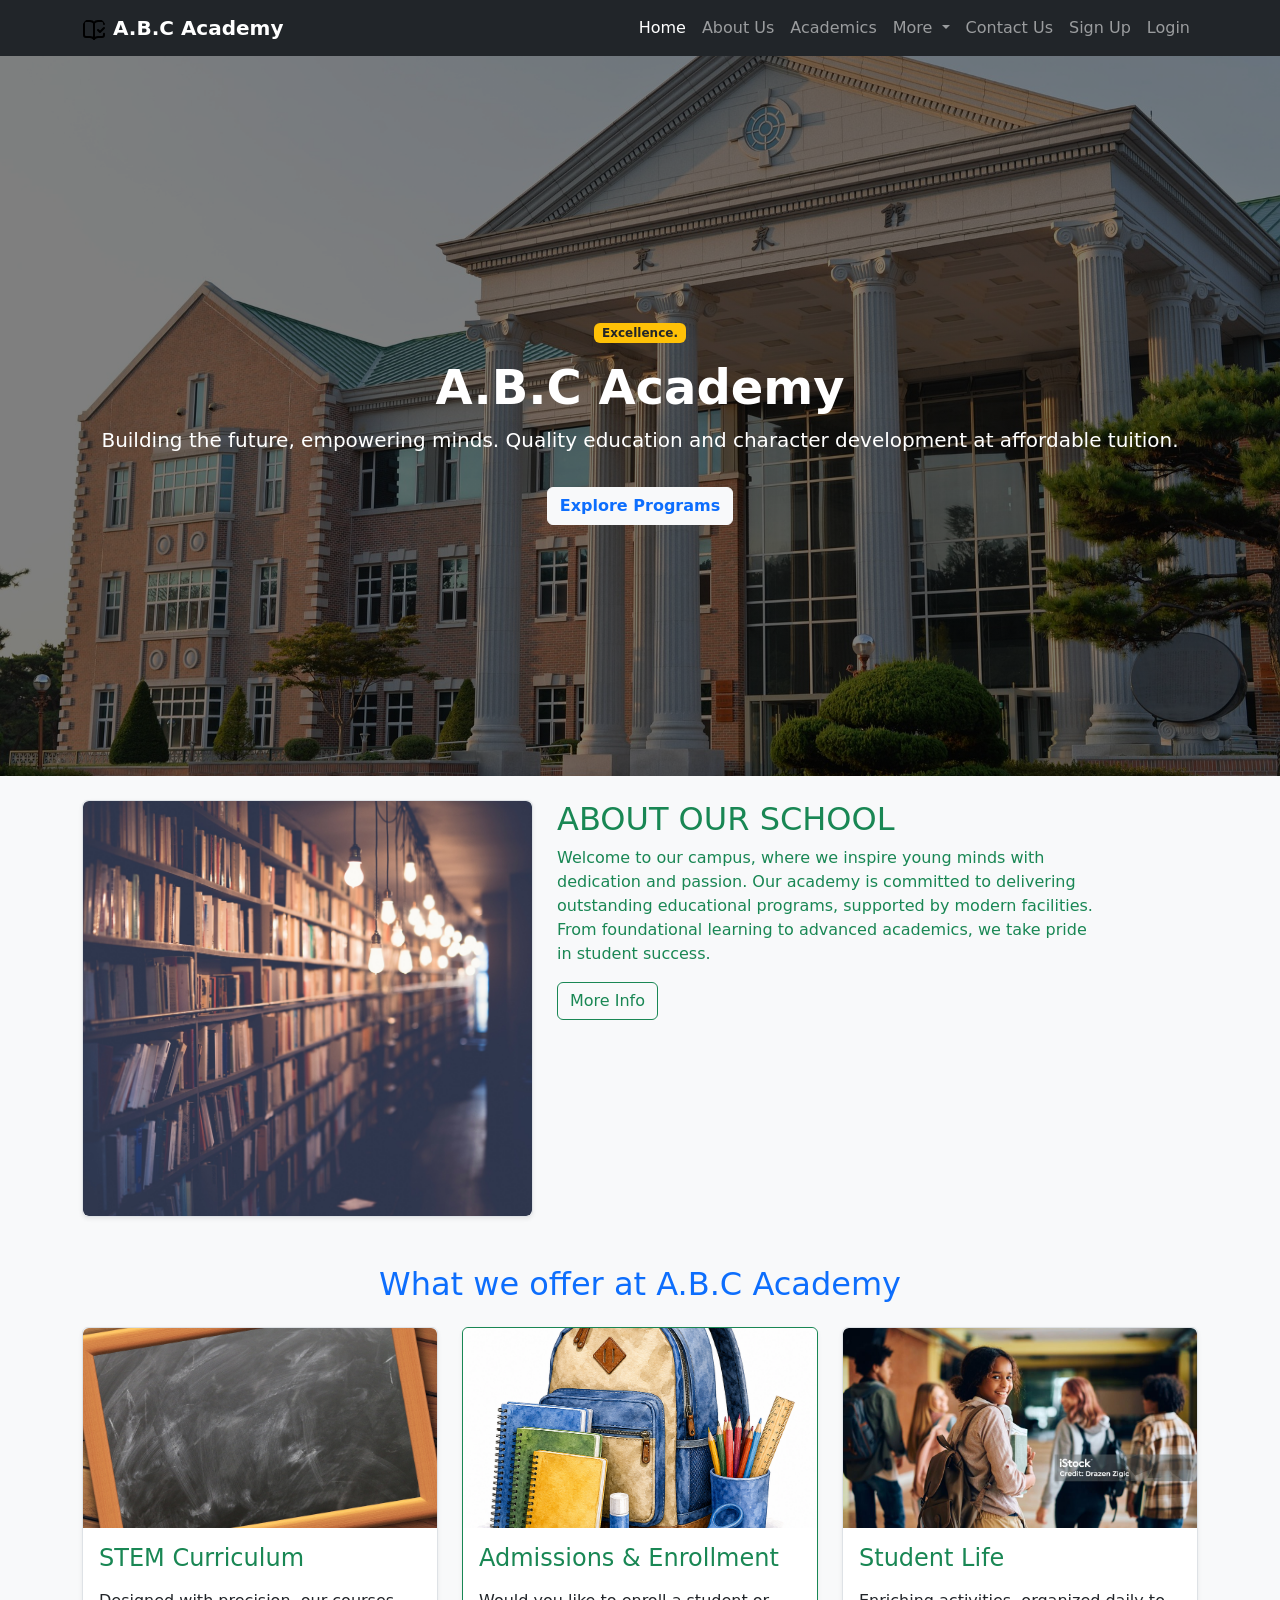
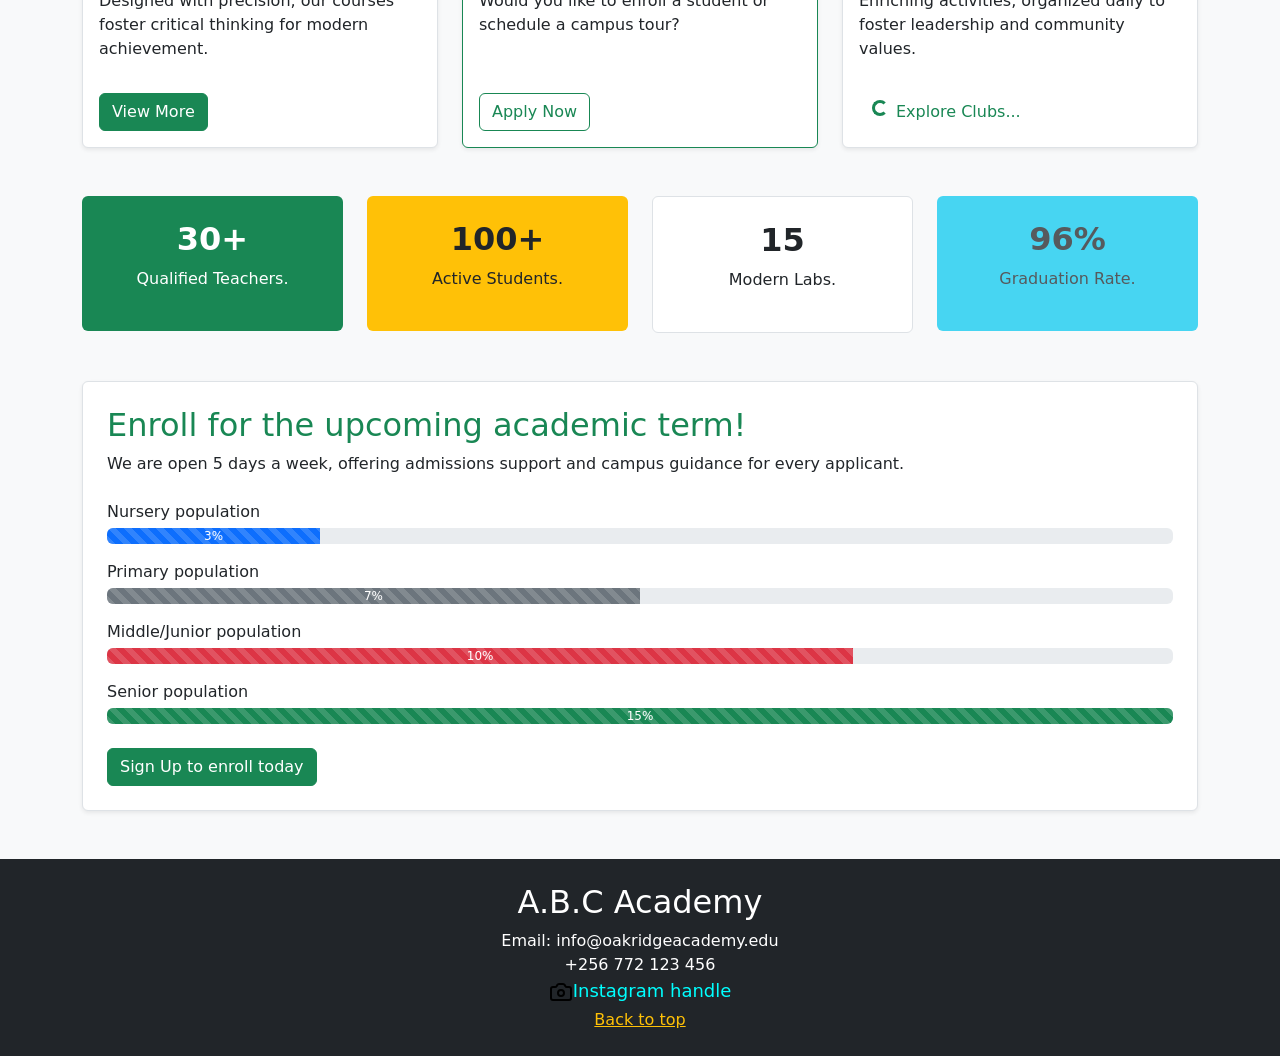
==== commit 6ce68352: "added a login page I added a login page where the student can accsess the portal" ====
--- a/index.html
+++ b/index.html
@@ -74,6 +74,10 @@
 
             <li class="nav-item">
               <a class="nav-link" href="signUp.html">Sign Up</a>
+            </li>
+
+            <li class="nav-item">
+              <a class="nav-link" href="login.html">Login</a>
             </li>
           </ul>
         </div>
